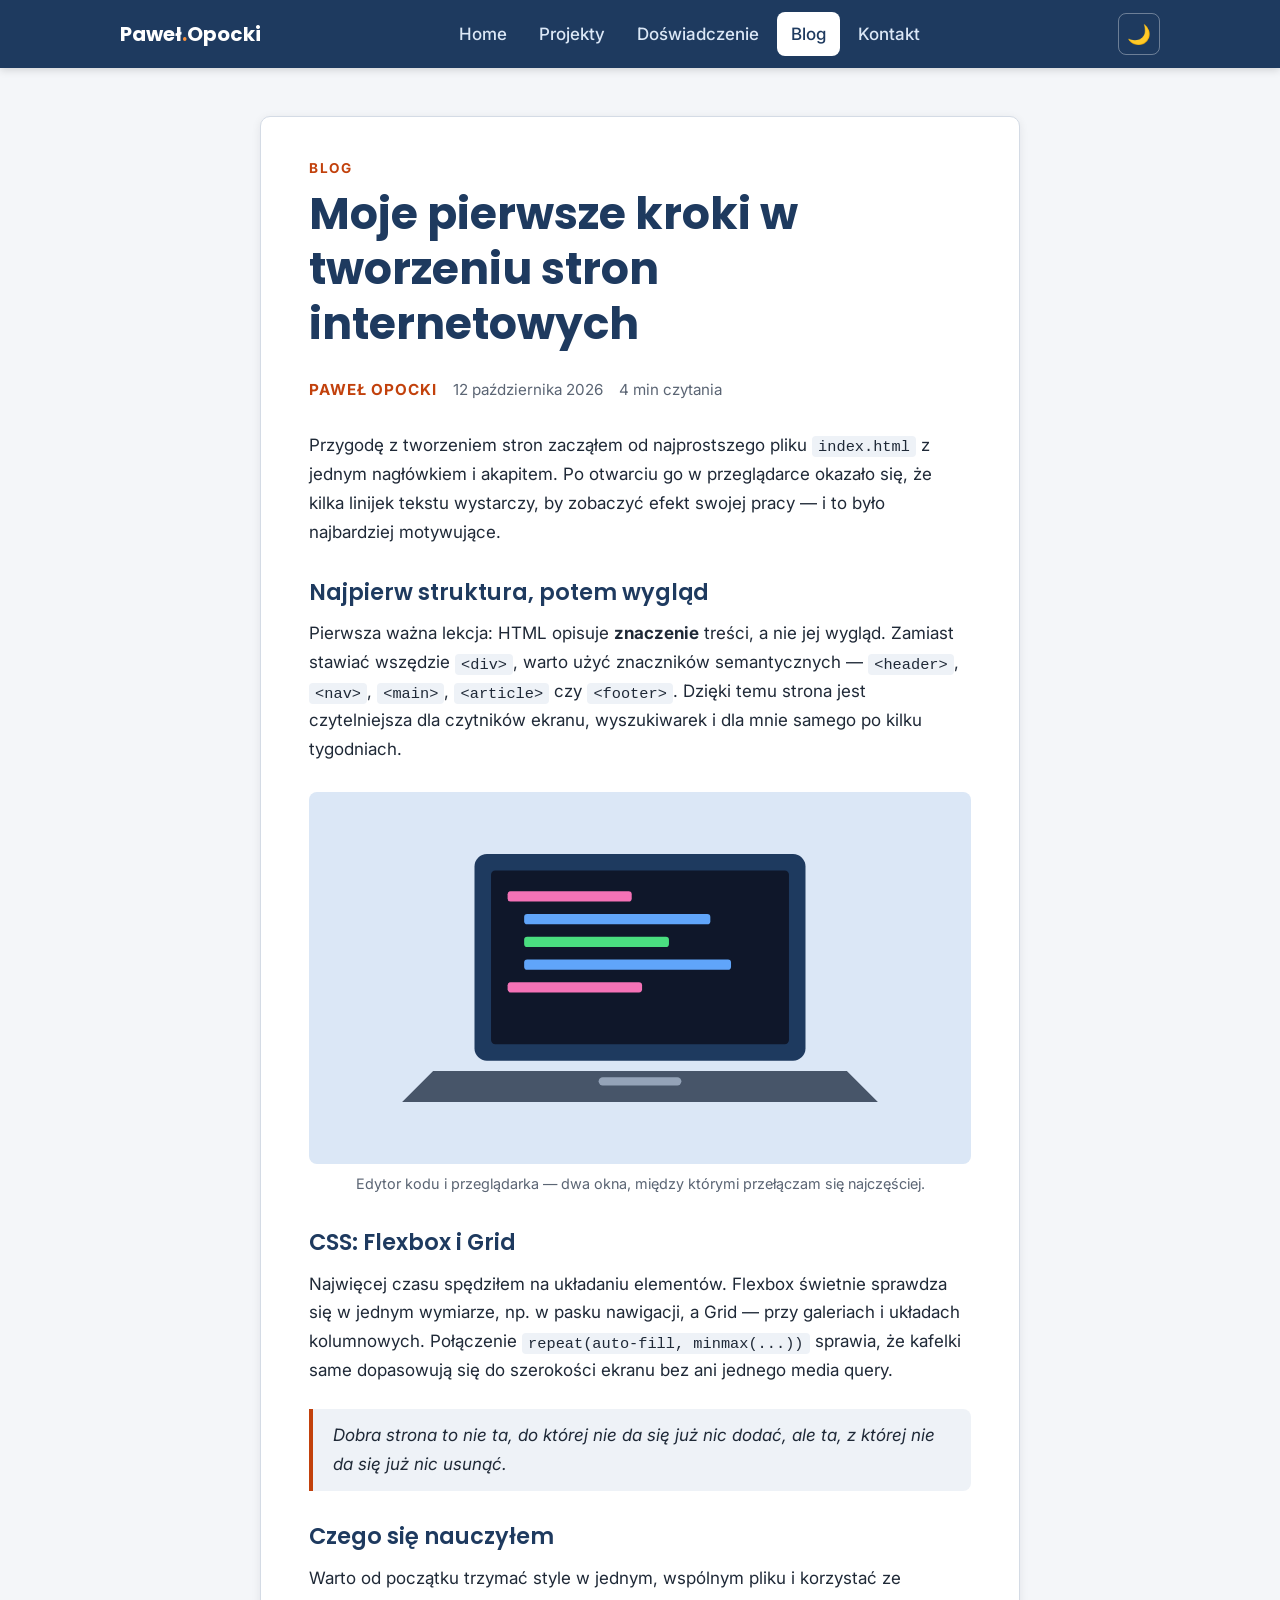
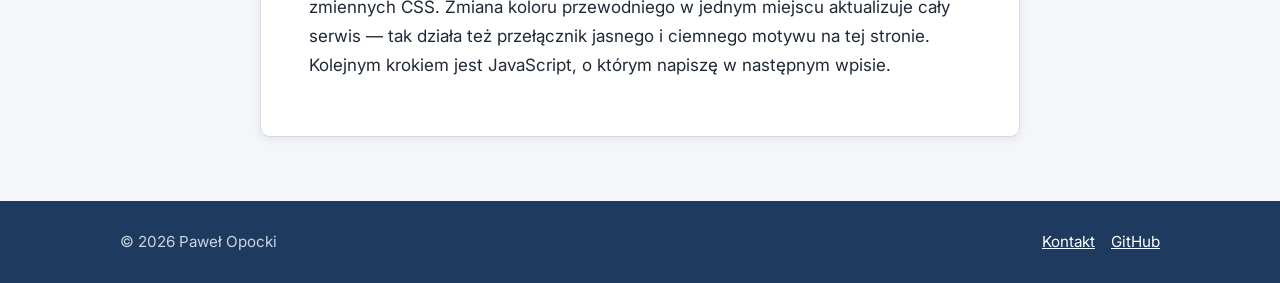
==== blog.html @ 80bfe75e "Projekt gotowy do hostowania" ====
<!DOCTYPE html>
<html lang="pl" class="no-js">
<head>
    <meta charset="UTF-8">
    <meta name="viewport" content="width=device-width, initial-scale=1.0">
    <meta name="description" content="Blog Pawła Opockiego — notatki z nauki tworzenia stron internetowych.">
    <title>Blog — Paweł Opocki</title>
    <script>
        document.documentElement.classList.remove("no-js");
        try {
            var t = localStorage.getItem("portfolio-theme");
            if (t) document.documentElement.dataset.theme = t;
            else if (window.matchMedia("(prefers-color-scheme: dark)").matches) document.documentElement.dataset.theme = "dark";
        } catch (e) {}
    </script>
    <link rel="preconnect" href="https://fonts.googleapis.com">
    <link rel="preconnect" href="https://fonts.gstatic.com" crossorigin>
    <link href="https://fonts.googleapis.com/css2?family=Inter:wght@400;500;600;700&family=Poppins:wght@600;700&display=swap" rel="stylesheet">
    <link rel="stylesheet" href="style.css">
    <script src="script.js" defer></script>
</head>
<body>
    <a class="skip-link" href="#main">Przejdź do treści</a>

    <header class="site-header">
        <div class="container header-inner">
            <a class="logo" href="index.html">Paweł<span>.</span>Opocki</a>
            <nav class="main-nav" id="main-nav" aria-label="Nawigacja główna">
                <ul>
                    <li><a href="index.html">Home</a></li>
                    <li><a href="projekty.html">Projekty</a></li>
                    <li><a href="doswiadczenie.html">Doświadczenie</a></li>
                    <li><a href="blog.html" aria-current="page">Blog</a></li>
                    <li><a href="kontakt.html">Kontakt</a></li>
                </ul>
            </nav>
            <div class="header-actions">
                <button class="icon-button theme-toggle" type="button" aria-label="Zmień motyw">🌙</button>
                <button class="icon-button nav-toggle" type="button" aria-controls="main-nav" aria-expanded="false" aria-label="Otwórz menu">☰</button>
            </div>
        </div>
    </header>

    <main id="main">
        <div class="container">
            <article class="post">
                <header>
                    <p class="eyebrow">Blog</p>
                    <h1>Moje pierwsze kroki w tworzeniu stron internetowych</h1>
                    <div class="post-meta">
                        <span class="author">Paweł Opocki</span>
                        <time datetime="2026-10-12">12 października 2026</time>
                        <span>4 min czytania</span>
                    </div>
                </header>

                <p>
                    Przygodę z tworzeniem stron zacząłem od najprostszego pliku <code>index.html</code>
                    z jednym nagłówkiem i akapitem. Po otwarciu go w przeglądarce okazało się, że
                    kilka linijek tekstu wystarczy, by zobaczyć efekt swojej pracy — i to było
                    najbardziej motywujące.
                </p>

                <h2>Najpierw struktura, potem wygląd</h2>
                <p>
                    Pierwsza ważna lekcja: HTML opisuje <strong>znaczenie</strong> treści, a nie jej
                    wygląd. Zamiast stawiać wszędzie <code>&lt;div&gt;</code>, warto użyć znaczników
                    semantycznych — <code>&lt;header&gt;</code>, <code>&lt;nav&gt;</code>,
                    <code>&lt;main&gt;</code>, <code>&lt;article&gt;</code> czy <code>&lt;footer&gt;</code>.
                    Dzięki temu strona jest czytelniejsza dla czytników ekranu, wyszukiwarek i dla mnie
                    samego po kilku tygodniach.
                </p>

                <figure>
                    <img src="images/laptop.svg" width="640" height="360"
                         alt="Ilustracja laptopa z otwartym edytorem kodu HTML na ekranie">
                    <figcaption>Edytor kodu i przeglądarka — dwa okna, między którymi przełączam się najczęściej.</figcaption>
                </figure>

                <h2>CSS: Flexbox i Grid</h2>
                <p>
                    Najwięcej czasu spędziłem na układaniu elementów. Flexbox świetnie sprawdza się
                    w jednym wymiarze, np. w pasku nawigacji, a Grid — przy galeriach i układach
                    kolumnowych. Połączenie <code>repeat(auto-fill, minmax(...))</code> sprawia,
                    że kafelki same dopasowują się do szerokości ekranu bez ani jednego media query.
                </p>

                <blockquote>
                    Dobra strona to nie ta, do której nie da się już nic dodać, ale ta, z której
                    nie da się już nic usunąć.
                </blockquote>

                <h2>Czego się nauczyłem</h2>
                <p>
                    Warto od początku trzymać style w jednym, wspólnym pliku i korzystać ze zmiennych CSS.
                    Zmiana koloru przewodniego w jednym miejscu aktualizuje cały serwis — tak działa
                    też przełącznik jasnego i ciemnego motywu na tej stronie. Kolejnym krokiem jest
                    JavaScript, o którym napiszę w następnym wpisie.
                </p>
            </article>
        </div>
    </main>

    <footer class="site-footer">
        <div class="container footer-inner">
            <p>&copy; <span id="year">2026</span> Paweł Opocki</p>
            <ul class="footer-links">
                <li><a href="kontakt.html">Kontakt</a></li>
                <li><a href="https://github.com/" target="_blank" rel="noopener">GitHub</a></li>
            </ul>
        </div>
    </footer>
</body>
</html>
---- style.css ----
/* =========================================================
   Portfolio — Paweł Opocki
   Wspólny arkusz stylów dla wszystkich podstron
   ========================================================= */

/* ===== Zmienne (motyw jasny / ciemny) ===== */
:root {
    --c-bg: #f4f6f9;
    --c-surface: #ffffff;
    --c-surface-alt: #eef2f7;
    --c-text: #1f2937;
    --c-muted: #5b6574;
    --c-primary: #1e3a5f;
    --c-accent: #2563eb;
    --c-accent-hover: #1d4ed8;
    --c-highlight: #c2410c;
    --c-border: #d4dbe5;
    --c-success: #15803d;
    --c-error: #b91c1c;
    --c-header-text: #ffffff;

    --radius: 10px;
    --shadow: 0 2px 10px rgba(15, 23, 42, 0.08);
    --shadow-hover: 0 8px 24px rgba(15, 23, 42, 0.14);
    --font-body: "Inter", "Segoe UI", Arial, sans-serif;
    --font-heading: "Poppins", "Segoe UI", Arial, sans-serif;
    --max-width: 1080px;
}

:root[data-theme="dark"] {
    --c-bg: #0f172a;
    --c-surface: #1e293b;
    --c-surface-alt: #273449;
    --c-text: #e5e7eb;
    --c-muted: #a3adbd;
    --c-primary: #0b1424;
    --c-accent: #60a5fa;
    --c-accent-hover: #93c5fd;
    --c-highlight: #fb923c;
    --c-border: #334155;
    --c-success: #4ade80;
    --c-error: #f87171;
    --shadow: 0 2px 10px rgba(0, 0, 0, 0.4);
    --shadow-hover: 0 8px 24px rgba(0, 0, 0, 0.5);
}

/* ===== Podstawy ===== */
*,
*::before,
*::after {
    box-sizing: border-box;
}

html {
    scroll-behavior: smooth;
}

body {
    margin: 0;
    min-height: 100vh;
    display: flex;
    flex-direction: column;
    font-family: var(--font-body);
    font-size: 1.0625rem;
    line-height: 1.7;
    color: var(--c-text);
    background-color: var(--c-bg);
    transition: background-color 0.25s, color 0.25s;
}

img,
video {
    display: block;
    max-width: 100%;
    height: auto;
}

a {
    color: var(--c-accent);
}

a:hover {
    color: var(--c-accent-hover);
}

:focus-visible {
    outline: 3px solid var(--c-accent);
    outline-offset: 2px;
}

/* ===== Typografia ===== */
h1, h2, h3 {
    font-family: var(--font-heading);
    line-height: 1.25;
    color: var(--c-primary);
    margin: 0 0 0.6em;
}

:root[data-theme="dark"] h1,
:root[data-theme="dark"] h2,
:root[data-theme="dark"] h3 {
    color: #f1f5f9;
}

h1 { font-size: clamp(2rem, 4vw + 1rem, 2.75rem); font-weight: 700; }
h2 { font-size: clamp(1.5rem, 2vw + 1rem, 1.9rem); font-weight: 600; }
h3 { font-size: 1.25rem; font-weight: 600; }

p {
    margin: 0 0 1em;
}

code {
    padding: 0.1em 0.4em;
    border-radius: 4px;
    background-color: var(--c-surface-alt);
    font-family: Consolas, "Courier New", monospace;
    font-size: 0.9em;
}

.lead {
    font-size: 1.2rem;
    color: var(--c-muted);
}

.eyebrow {
    margin: 0 0 0.4em;
    font-size: 0.85rem;
    font-weight: 700;
    letter-spacing: 0.12em;
    text-transform: uppercase;
    color: var(--c-highlight);
}

.visually-hidden {
    position: absolute;
    width: 1px;
    height: 1px;
    overflow: hidden;
    clip: rect(0 0 0 0);
    white-space: nowrap;
}

.skip-link {
    position: absolute;
    left: 16px;
    top: -60px;
    padding: 8px 14px;
    background: var(--c-surface);
    color: var(--c-text);
    border-radius: var(--radius);
    z-index: 100;
}

.skip-link:focus {
    top: 12px;
}

/* ===== Układ ===== */
.container {
    width: 100%;
    max-width: var(--max-width);
    margin: 0 auto;
    padding: 0 20px;
}

main {
    flex: 1;
    padding: 48px 0 64px;
}

.section {
    margin-bottom: 64px;
}

.section:last-child {
    margin-bottom: 0;
}

.page-intro {
    max-width: 720px;
    margin-bottom: 40px;
}

/* ===== Nagłówek i nawigacja ===== */
.site-header {
    position: sticky;
    top: 0;
    z-index: 50;
    background-color: var(--c-primary);
    color: var(--c-header-text);
    box-shadow: 0 2px 8px rgba(0, 0, 0, 0.15);
}

.header-inner {
    display: flex;
    align-items: center;
    justify-content: space-between;
    gap: 16px;
    min-height: 68px;
}

.logo {
    font-family: var(--font-heading);
    font-size: 1.25rem;
    font-weight: 700;
    color: var(--c-header-text);
    text-decoration: none;
}

.logo:hover {
    color: var(--c-header-text);
}

.logo span {
    color: #fb923c;
}

.header-actions {
    display: flex;
    align-items: center;
    gap: 8px;
}

.main-nav ul {
    list-style: none;
    margin: 0;
    padding: 0;
    display: flex;
    gap: 4px;
}

.main-nav a {
    display: block;
    padding: 8px 14px;
    border-radius: 8px;
    color: #dbe7f6;
    font-weight: 500;
    text-decoration: none;
    transition: background-color 0.2s, color 0.2s;
}

.main-nav a:hover {
    background-color: rgba(255, 255, 255, 0.12);
    color: #fff;
}

.main-nav a[aria-current="page"] {
    background-color: #fff;
    color: #1e3a5f;
}

.icon-button {
    display: inline-flex;
    align-items: center;
    justify-content: center;
    width: 42px;
    height: 42px;
    padding: 0;
    border: 1px solid rgba(255, 255, 255, 0.35);
    border-radius: 8px;
    background: transparent;
    color: #fff;
    font-size: 1.2rem;
    cursor: pointer;
    transition: background-color 0.2s;
}

.icon-button:hover {
    background-color: rgba(255, 255, 255, 0.12);
}

.nav-toggle {
    display: none;
}

/* ===== Przyciski ===== */
.btn {
    display: inline-flex;
    align-items: center;
    gap: 8px;
    padding: 12px 22px;
    border: 2px solid var(--c-accent);
    border-radius: 999px;
    background-color: var(--c-accent);
    color: #fff;
    font: inherit;
    font-weight: 600;
    text-decoration: none;
    cursor: pointer;
    transition: background-color 0.2s, border-color 0.2s, transform 0.2s;
}

:root[data-theme="dark"] .btn {
    color: #0f172a;
}

.btn:hover {
    background-color: var(--c-accent-hover);
    border-color: var(--c-accent-hover);
    color: #fff;
    transform: translateY(-1px);
}

:root[data-theme="dark"] .btn:hover {
    color: #0f172a;
}

.btn--outline {
    background-color: transparent;
    color: var(--c-accent);
}

:root[data-theme="dark"] .btn--outline {
    color: var(--c-accent);
}

.btn-row {
    display: flex;
    flex-wrap: wrap;
    gap: 12px;
}

/* ===== Hero (strona główna) ===== */
.hero {
    display: grid;
    grid-template-columns: 1.4fr 1fr;
    align-items: center;
    gap: 48px;
}

.hero-photo {
    width: 100%;
    max-width: 320px;
    justify-self: center;
    border-radius: 50%;
    border: 6px solid var(--c-surface);
    box-shadow: var(--shadow-hover);
}

/* ===== Karty ===== */
.card {
    background-color: var(--c-surface);
    border: 1px solid var(--c-border);
    border-radius: var(--radius);
    padding: 24px;
    box-shadow: var(--shadow);
}

.card-grid {
    display: grid;
    grid-template-columns: repeat(auto-fit, minmax(240px, 1fr));
    gap: 24px;
}

.card h3 {
    margin-bottom: 0.4em;
}

.card p:last-child {
    margin-bottom: 0;
}

.section-header {
    display: flex;
    flex-wrap: wrap;
    align-items: baseline;
    justify-content: space-between;
    gap: 8px 24px;
    margin-bottom: 24px;
}

.section-header h2 {
    margin: 0;
}

/* ===== Umiejętności (tagi) ===== */
.tag-list {
    list-style: none;
    margin: 0;
    padding: 0;
    display: flex;
    flex-wrap: wrap;
    gap: 8px;
}

.tag {
    padding: 4px 12px;
    border-radius: 999px;
    background-color: var(--c-surface-alt);
    border: 1px solid var(--c-border);
    font-size: 0.875rem;
    font-weight: 500;
}

/* ===== Galeria projektów ===== */
.filter-bar {
    display: flex;
    flex-wrap: wrap;
    gap: 8px;
    margin-bottom: 24px;
}

.filter-btn {
    padding: 8px 18px;
    border: 1px solid var(--c-border);
    border-radius: 999px;
    background-color: var(--c-surface);
    color: var(--c-text);
    font: inherit;
    font-size: 0.95rem;
    font-weight: 500;
    cursor: pointer;
    transition: background-color 0.2s, color 0.2s, border-color 0.2s;
}

.filter-btn:hover {
    border-color: var(--c-accent);
}

.filter-btn[aria-pressed="true"] {
    background-color: var(--c-accent);
    border-color: var(--c-accent);
    color: #fff;
}

:root[data-theme="dark"] .filter-btn[aria-pressed="true"] {
    color: #0f172a;
}

.gallery {
    list-style: none;
    margin: 0;
    padding: 0;
    display: grid;
    grid-template-columns: repeat(auto-fill, minmax(260px, 1fr));
    gap: 24px;
}

.project-card {
    display: flex;
    flex-direction: column;
    overflow: hidden;
    background-color: var(--c-surface);
    border: 1px solid var(--c-border);
    border-radius: var(--radius);
    box-shadow: var(--shadow);
    transition: transform 0.2s, box-shadow 0.2s;
}

.project-card:hover {
    transform: translateY(-4px);
    box-shadow: var(--shadow-hover);
}

.project-card[hidden] {
    display: none;
}

.project-card img {
    width: 100%;
    aspect-ratio: 16 / 10;
    object-fit: cover;
}

.project-body {
    flex: 1;
    display: flex;
    flex-direction: column;
    padding: 18px 20px 20px;
}

.project-body h3 {
    margin-bottom: 0.3em;
}

.project-body p {
    color: var(--c-muted);
    font-size: 0.975rem;
}

.project-body .tag-list {
    margin-top: auto;
}

.gallery-empty {
    padding: 24px;
    text-align: center;
    color: var(--c-muted);
}

.video-wrapper {
    display: grid;
    grid-template-columns: 1.5fr 1fr;
    gap: 32px;
    align-items: center;
}

.video-wrapper video {
    width: 100%;
    border-radius: var(--radius);
    box-shadow: var(--shadow);
    background-color: #000;
}

/* ===== Blog / artykuł ===== */
.post {
    max-width: 760px;
    margin: 0 auto;
    background-color: var(--c-surface);
    border: 1px solid var(--c-border);
    border-radius: var(--radius);
    padding: 40px 48px;
    box-shadow: var(--shadow);
}

.post-meta {
    display: flex;
    flex-wrap: wrap;
    gap: 6px 16px;
    margin-bottom: 28px;
    color: var(--c-muted);
    font-size: 0.95rem;
}

.author {
    color: var(--c-highlight);
    font-weight: 700;
    text-transform: uppercase;
    letter-spacing: 0.06em;
}

.post h2 {
    margin-top: 1.4em;
    font-size: 1.4rem;
}

.post figure {
    margin: 28px 0;
}

.post figure img {
    width: 100%;
    border-radius: 8px;
}

.post figcaption {
    margin-top: 8px;
    font-size: 0.9rem;
    color: var(--c-muted);
    text-align: center;
}

.post blockquote {
    margin: 24px 0;
    padding: 12px 20px;
    border-left: 4px solid var(--c-highlight);
    background-color: var(--c-surface-alt);
    border-radius: 0 8px 8px 0;
    font-style: italic;
}

/* ===== Tabela doświadczenia ===== */
.table-wrapper {
    overflow-x: auto;
    border-radius: var(--radius);
    border: 1px solid var(--c-border);
    box-shadow: var(--shadow);
}

.cv-table {
    width: 100%;
    min-width: 640px;
    border-collapse: collapse;
    background-color: var(--c-surface);
}

.cv-table caption {
    padding: 12px;
    text-align: left;
    color: var(--c-muted);
    caption-side: bottom;
    font-size: 0.9rem;
}

.cv-table th,
.cv-table td {
    padding: 12px 16px;
    border-bottom: 1px solid var(--c-border);
    text-align: left;
    vertical-align: top;
}

.cv-table thead th {
    background-color: var(--c-primary);
    color: #fff;
    font-weight: 600;
}

:root[data-theme="dark"] .cv-table thead th {
    background-color: #0b1424;
}

.cv-table tbody tr:nth-child(even) {
    background-color: var(--c-surface-alt);
}

.cv-table tbody tr:hover {
    background-color: rgba(37, 99, 235, 0.1);
}

.cv-table td:first-child {
    white-space: nowrap;
    font-weight: 600;
}

/* ===== Kontakt / formularz ===== */
.contact-layout {
    display: grid;
    grid-template-columns: 1fr 2fr;
    gap: 32px;
    align-items: start;
}

.contact-info ul {
    list-style: none;
    margin: 0;
    padding: 0;
}

.contact-info li {
    margin-bottom: 14px;
}

.contact-info strong {
    display: block;
    font-size: 0.85rem;
    text-transform: uppercase;
    letter-spacing: 0.06em;
    color: var(--c-muted);
}

.contact-form {
    display: grid;
    grid-template-columns: 1fr 1fr;
    gap: 20px;
}

.form-field {
    display: flex;
    flex-direction: column;
    gap: 6px;
}

.form-field--full {
    grid-column: 1 / -1;
}

.form-field label {
    font-weight: 600;
}

.required-mark {
    color: var(--c-error);
}

.form-field input,
.form-field select,
.form-field textarea {
    width: 100%;
    padding: 12px 14px;
    border: 1px solid var(--c-border);
    border-radius: 8px;
    background-color: var(--c-bg);
    color: var(--c-text);
    font: inherit;
    transition: border-color 0.2s, box-shadow 0.2s;
}

.form-field textarea {
    min-height: 160px;
    resize: vertical;
}

.form-field input:focus,
.form-field select:focus,
.form-field textarea:focus {
    outline: none;
    border-color: var(--c-accent);
    box-shadow: 0 0 0 3px rgba(37, 99, 235, 0.25);
}

/* Błędy pokazujemy dopiero po interakcji z polem (klasa dodawana przez JS)
   lub po próbie wysłania; :user-invalid jako wsparcie natywne */
.form-field.touched input:invalid,
.form-field.touched select:invalid,
.form-field.touched textarea:invalid,
.form-field input:user-invalid,
.form-field select:user-invalid,
.form-field textarea:user-invalid {
    border-color: var(--c-error);
}

.field-hint {
    display: flex;
    justify-content: space-between;
    gap: 12px;
    font-size: 0.875rem;
    color: var(--c-muted);
}

.field-error {
    min-height: 1.3em;
    font-size: 0.875rem;
    font-weight: 500;
    color: var(--c-error);
}

.checkbox-field {
    flex-direction: row;
    align-items: flex-start;
    gap: 10px;
}

.checkbox-field input {
    width: 18px;
    height: 18px;
    margin-top: 4px;
    flex-shrink: 0;
}

.checkbox-field label {
    font-weight: 400;
}

.form-status {
    grid-column: 1 / -1;
    padding: 14px 18px;
    border-radius: 8px;
    font-weight: 500;
}

.form-status[hidden] {
    display: none;
}

.form-status--success {
    background-color: rgba(21, 128, 61, 0.12);
    border: 1px solid var(--c-success);
    color: var(--c-success);
}

.form-status--error {
    background-color: rgba(185, 28, 28, 0.1);
    border: 1px solid var(--c-error);
    color: var(--c-error);
}

/* ===== Stopka ===== */
.site-footer {
    background-color: var(--c-primary);
    color: #cbd5e1;
    padding: 28px 0;
    font-size: 0.95rem;
}

.footer-inner {
    display: flex;
    flex-wrap: wrap;
    align-items: center;
    justify-content: space-between;
    gap: 12px 24px;
}

.site-footer p {
    margin: 0;
}

.site-footer a {
    color: #fff;
}

.footer-links {
    list-style: none;
    margin: 0;
    padding: 0;
    display: flex;
    flex-wrap: wrap;
    gap: 16px;
}

/* =========================================================
   Responsywność
   ========================================================= */

/* Tablet */
@media (max-width: 900px) {
    .hero {
        grid-template-columns: 1fr;
        gap: 32px;
    }

    .hero-photo {
        max-width: 220px;
        order: -1;
    }

    .video-wrapper,
    .contact-layout {
        grid-template-columns: 1fr;
    }
}

/* Telefon — nawigacja chowana pod przyciskiem */
@media (max-width: 760px) {
    body {
        font-size: 1rem;
    }

    main {
        padding: 32px 0 48px;
    }

    .nav-toggle {
        display: inline-flex;
    }

    .header-inner {
        flex-wrap: wrap;
    }

    .main-nav {
        order: 3;
        width: 100%;
        display: none;
        padding-bottom: 12px;
    }

    .main-nav.is-open {
        display: block;
    }

    .main-nav ul {
        flex-direction: column;
    }

    .main-nav a {
        padding: 12px 14px;
    }

    .post {
        padding: 24px 20px;
    }

    .contact-form {
        grid-template-columns: 1fr;
    }

    .footer-inner {
        flex-direction: column;
        text-align: center;
    }
}

/* Bez JS menu musi być zawsze widoczne */
.no-js .main-nav {
    display: block;
}

.no-js .nav-toggle,
.no-js .theme-toggle {
    display: none;
}

@media (prefers-reduced-motion: reduce) {
    *,
    *::before,
    *::after {
        transition: none !important;
        scroll-behavior: auto !important;
    }
}
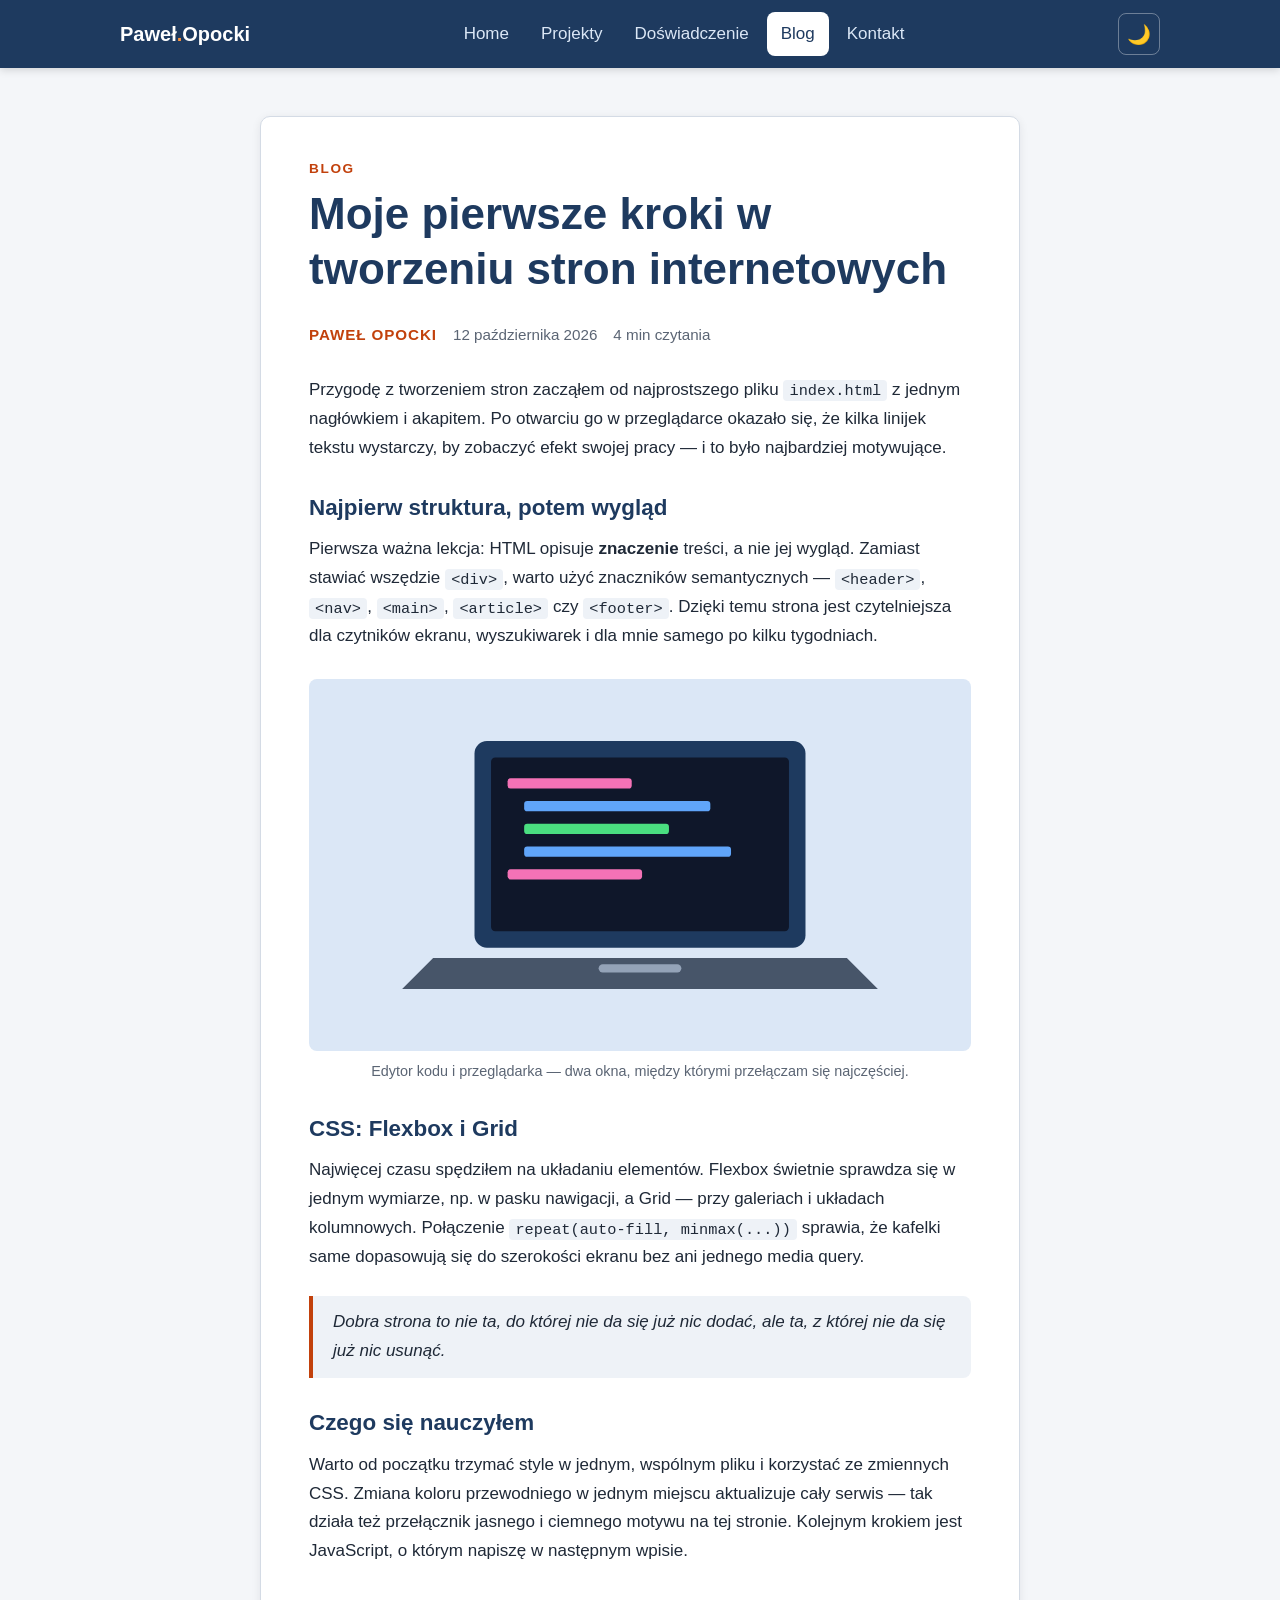
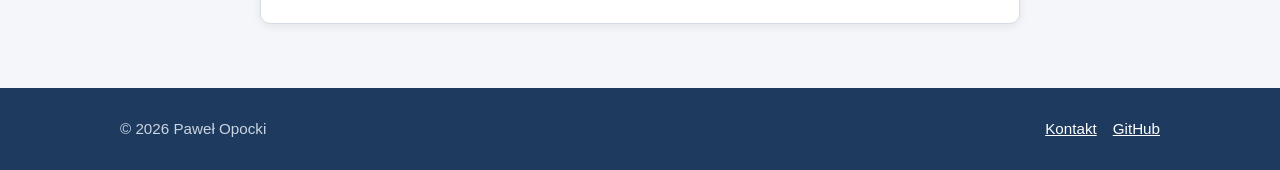
==== commit adf0a23f: "Poprawienie preconnectow" ====
--- a/blog.html
+++ b/blog.html
@@ -15,7 +15,7 @@
     </script>
     <link rel="preconnect" href="https://fonts.googleapis.com">
     <link rel="preconnect" href="https://fonts.gstatic.com" crossorigin>
-    <link href="https://fonts.googleapis.com/css2?family=Inter:wght@400;500;600;700&family=Poppins:wght@600;700&display=swap" rel="stylesheet">
+    <link rel="preconnect" href="https://fonts.googleapis.com/css2?family=Inter:wght@400;500;600;700&family=Poppins:wght@600;700&display=swap" rel="stylesheet">
     <link rel="stylesheet" href="style.css">
     <script src="script.js" defer></script>
 </head>
@@ -106,7 +106,7 @@
             <p>&copy; <span id="year">2026</span> Paweł Opocki</p>
             <ul class="footer-links">
                 <li><a href="kontakt.html">Kontakt</a></li>
-                <li><a href="https://github.com/" target="_blank" rel="noopener">GitHub</a></li>
+                <li><a href="https://github.com/Foksno" target="_blank" rel="noopener">GitHub</a></li>
             </ul>
         </div>
     </footer>
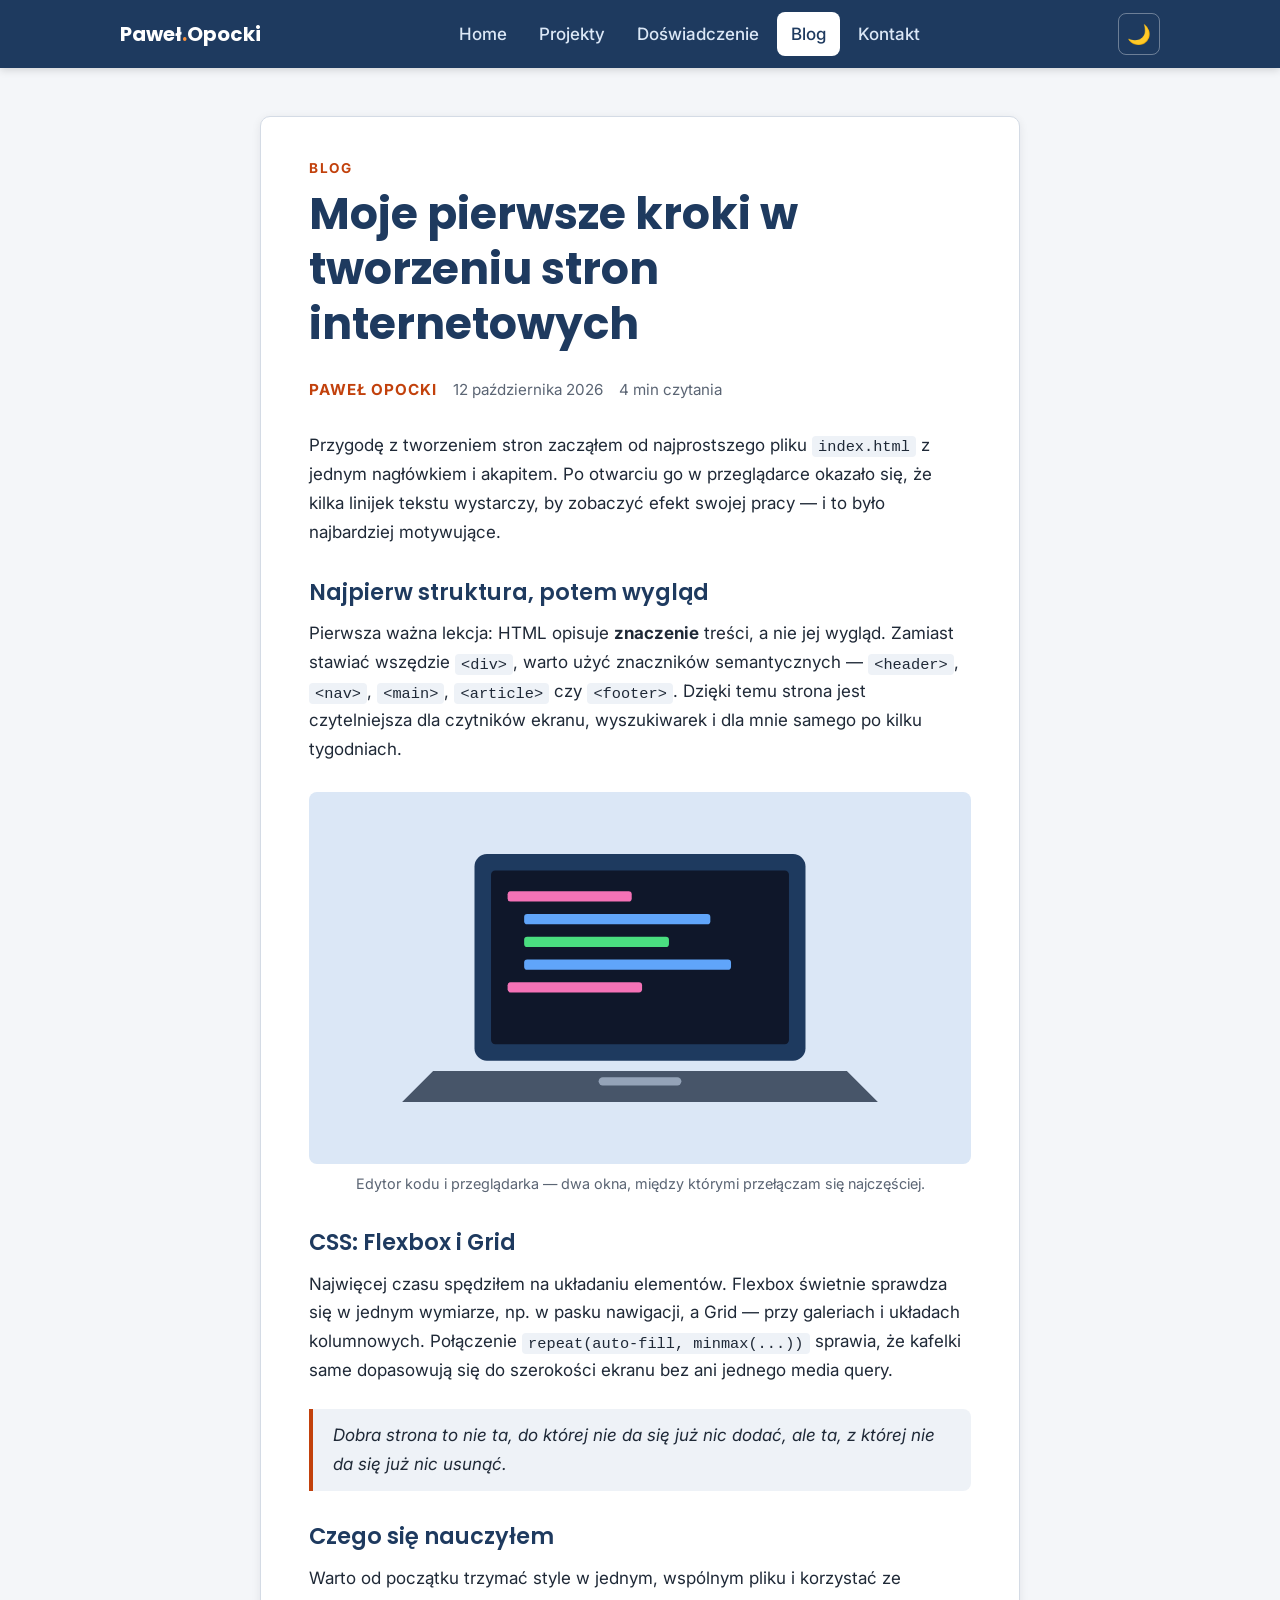
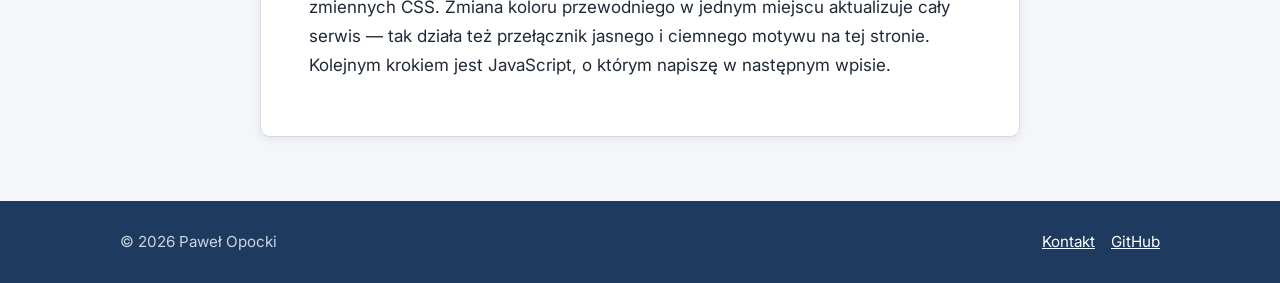
==== commit 9f0c376e: "Poprawienie preconnectow v2" ====
--- a/blog.html
+++ b/blog.html
@@ -13,9 +13,9 @@
             else if (window.matchMedia("(prefers-color-scheme: dark)").matches) document.documentElement.dataset.theme = "dark";
         } catch (e) {}
     </script>
-    <link rel="preconnect" href="https://fonts.googleapis.com">
-    <link rel="preconnect" href="https://fonts.gstatic.com" crossorigin>
-    <link rel="preconnect" href="https://fonts.googleapis.com/css2?family=Inter:wght@400;500;600;700&family=Poppins:wght@600;700&display=swap" rel="stylesheet">
+    <link href="https://fonts.googleapis.com">
+    <link href="https://fonts.gstatic.com" crossorigin>
+    <link href="https://fonts.googleapis.com/css2?family=Inter:wght@400;500;600;700&family=Poppins:wght@600;700&display=swap" rel="stylesheet">
     <link rel="stylesheet" href="style.css">
     <script src="script.js" defer></script>
 </head>
